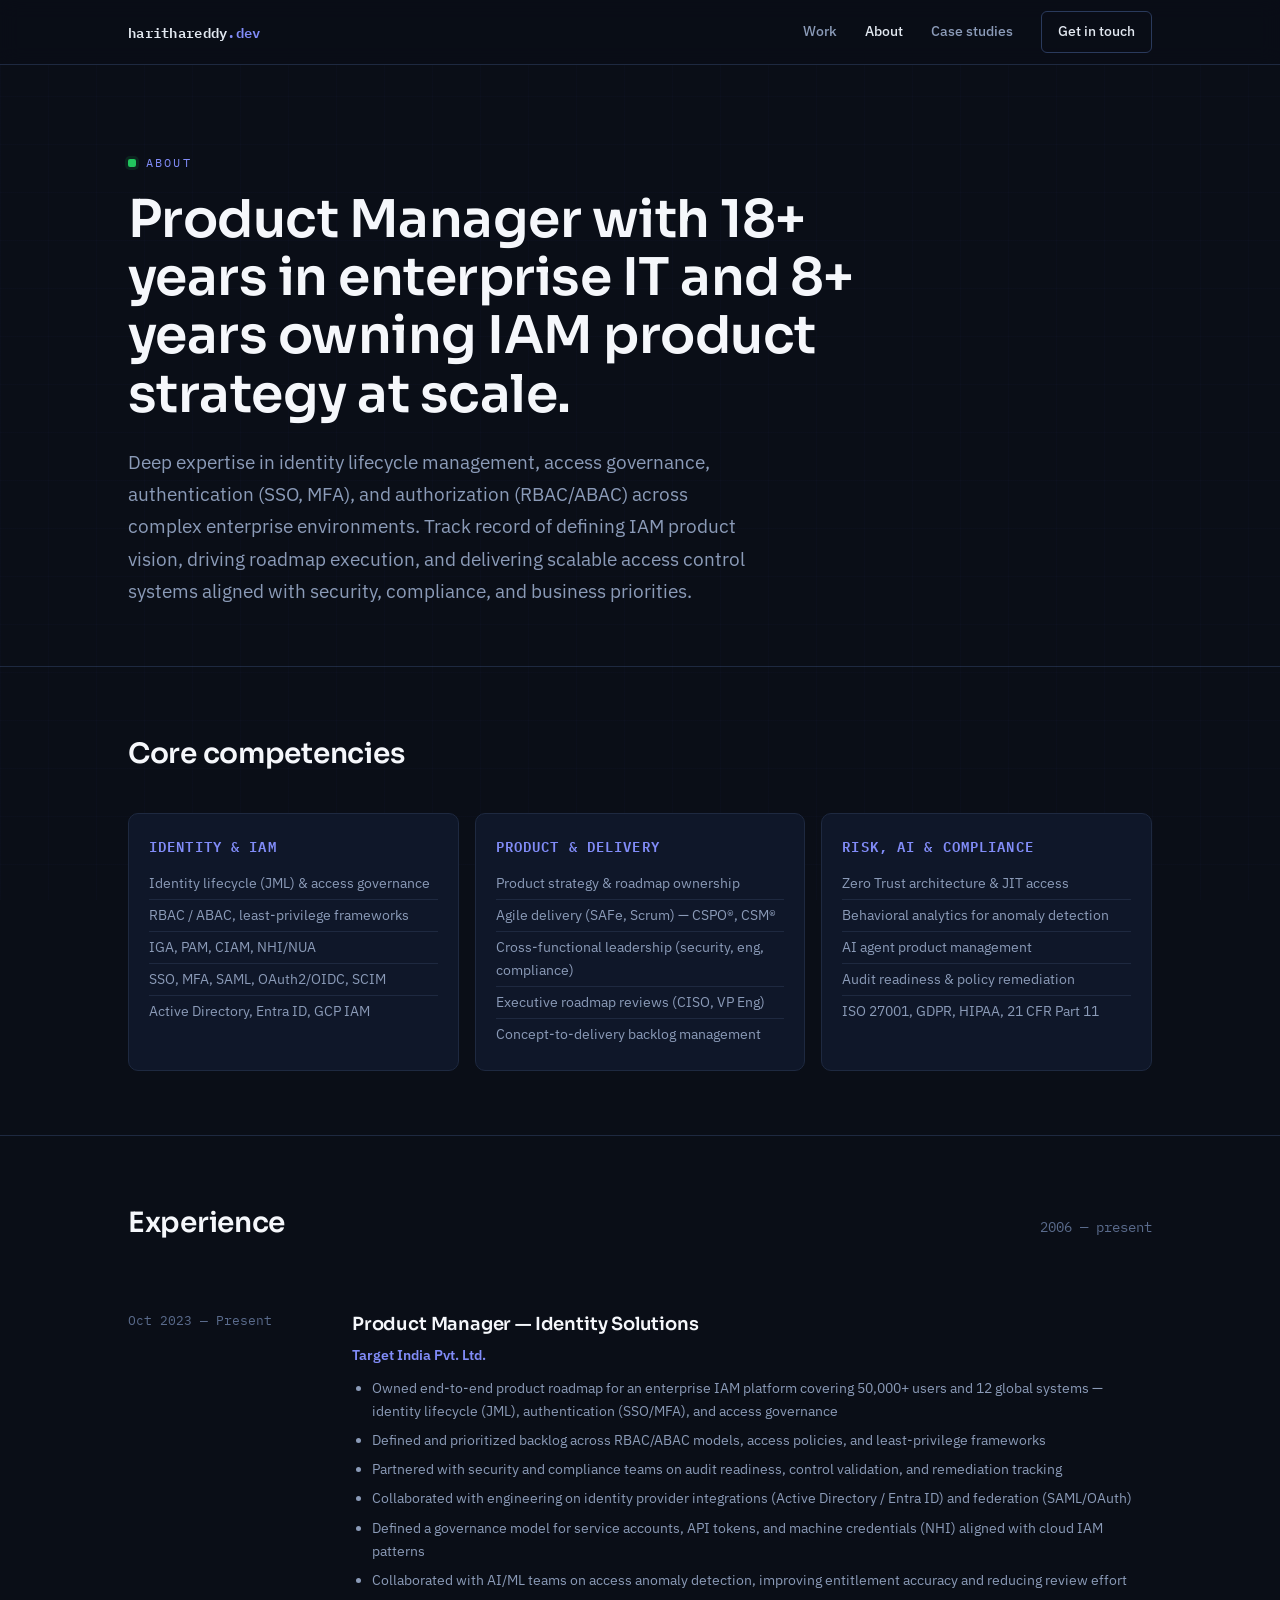
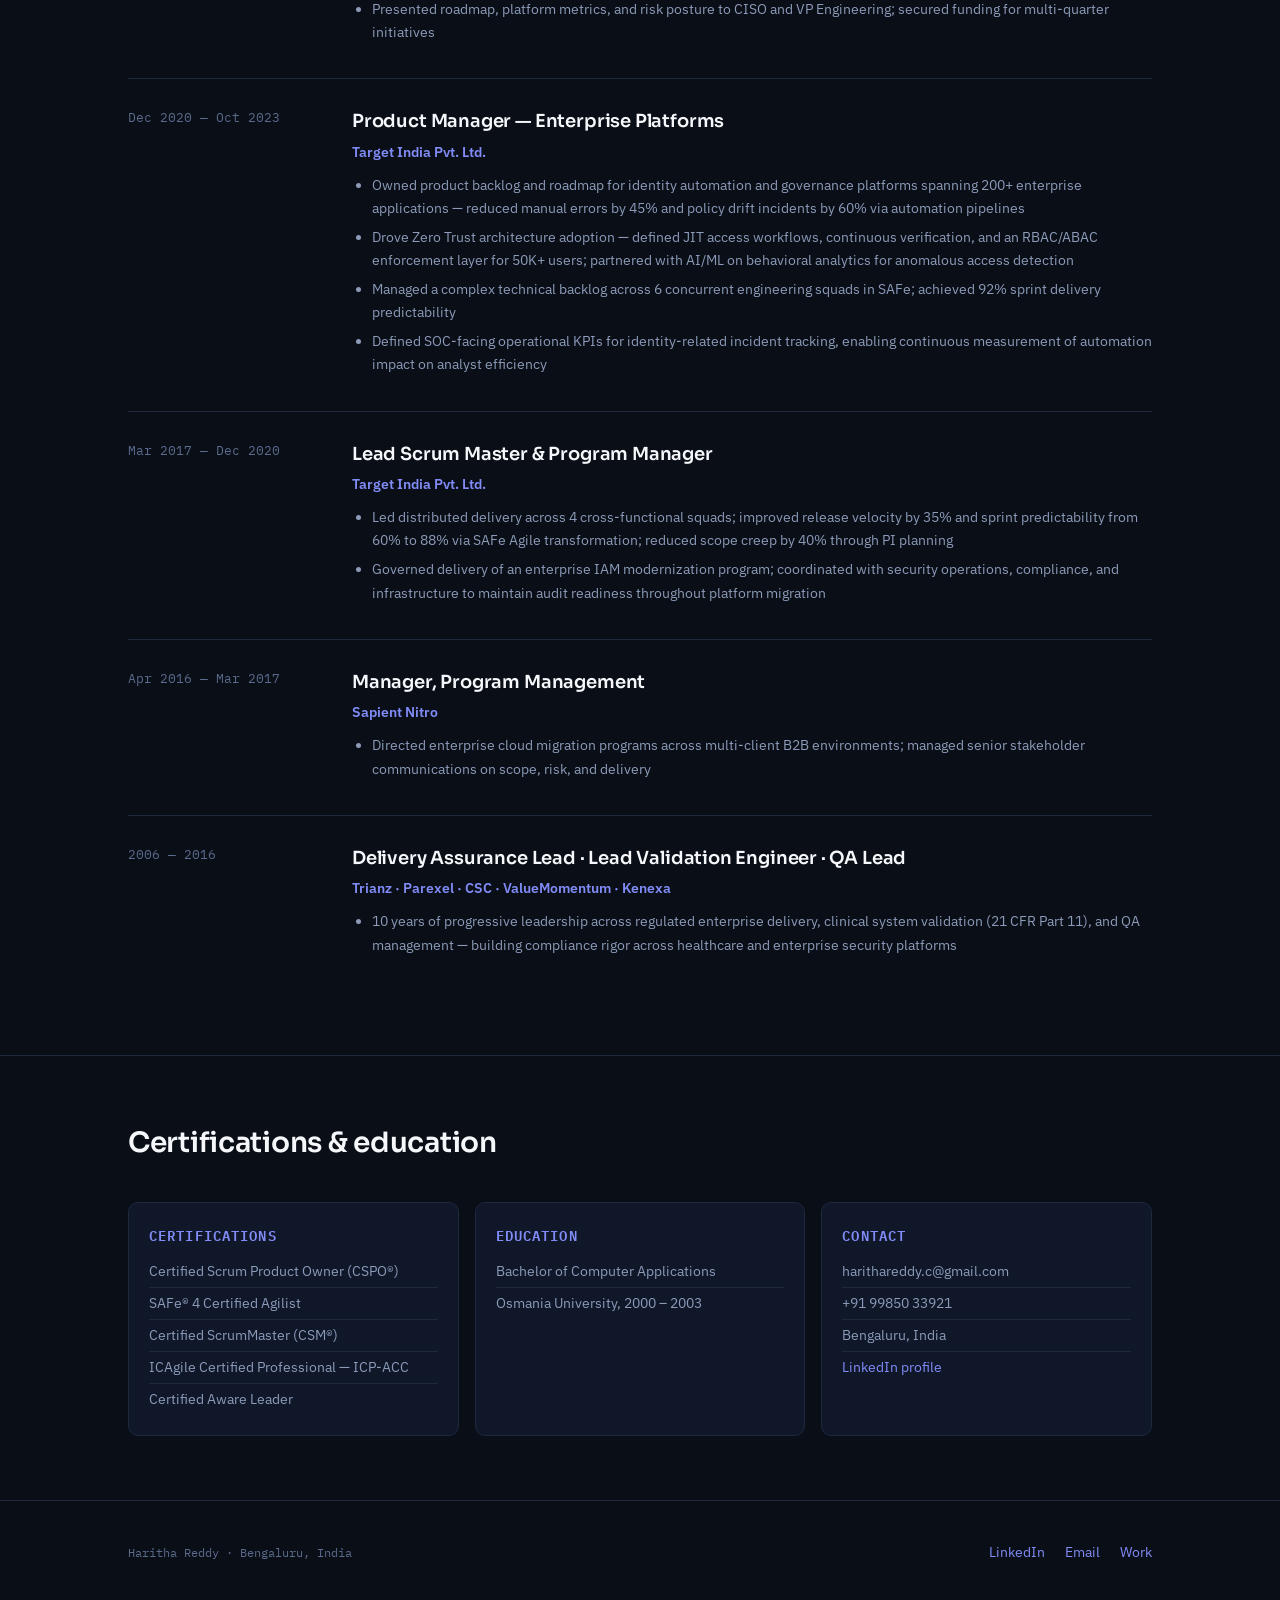
==== about.html @ 2a1b3443 "Add files via upload" ====
<!DOCTYPE html>
<html lang="en">
<head>
<meta charset="UTF-8" />
<meta name="viewport" content="width=device-width, initial-scale=1.0" />
<title>About — Haritha Reddy</title>
<link rel="preconnect" href="https://fonts.googleapis.com">
<link rel="preconnect" href="https://fonts.gstatic.com" crossorigin>
<link href="https://fonts.googleapis.com/css2?family=Sora:wght@500;600;700&family=IBM+Plex+Sans:wght@400;500;600&family=IBM+Plex+Mono:wght@400;500;600&display=swap" rel="stylesheet">
<link rel="stylesheet" href="styles.css">
</head>
<body>

<header class="site-nav">
  <div class="wrap">
    <div class="brand">harithareddy<span>.dev</span></div>
    <nav>
      <a href="index.html">Work</a>
      <a href="about.html" class="current">About</a>
      <a href="case-oncall.html">Case studies</a>
      <a href="mailto:harithareddy.c@gmail.com" class="cta">Get in touch</a>
    </nav>
  </div>
</header>

<section class="hero" style="padding-bottom: 40px;">
  <div class="wrap">
    <div class="eyebrow">About</div>
    <h1>Product Manager with 18+ years in enterprise IT and 8+ years owning IAM product strategy at scale.</h1>
    <p class="lede">
      Deep expertise in identity lifecycle management, access governance, authentication (SSO, MFA), and authorization
      (RBAC/ABAC) across complex enterprise environments. Track record of defining IAM product vision, driving roadmap
      execution, and delivering scalable access control systems aligned with security, compliance, and business priorities.
    </p>
  </div>
</section>

<section class="section">
  <div class="wrap">
    <div class="section-head">
      <h2>Core competencies</h2>
    </div>
    <div class="comp-grid">
      <div class="comp-card">
        <h4>Identity & IAM</h4>
        <ul>
          <li>Identity lifecycle (JML) & access governance</li>
          <li>RBAC / ABAC, least-privilege frameworks</li>
          <li>IGA, PAM, CIAM, NHI/NUA</li>
          <li>SSO, MFA, SAML, OAuth2/OIDC, SCIM</li>
          <li>Active Directory, Entra ID, GCP IAM</li>
        </ul>
      </div>
      <div class="comp-card">
        <h4>Product & delivery</h4>
        <ul>
          <li>Product strategy & roadmap ownership</li>
          <li>Agile delivery (SAFe, Scrum) — CSPO®, CSM®</li>
          <li>Cross-functional leadership (security, eng, compliance)</li>
          <li>Executive roadmap reviews (CISO, VP Eng)</li>
          <li>Concept-to-delivery backlog management</li>
        </ul>
      </div>
      <div class="comp-card">
        <h4>Risk, AI & compliance</h4>
        <ul>
          <li>Zero Trust architecture & JIT access</li>
          <li>Behavioral analytics for anomaly detection</li>
          <li>AI agent product management</li>
          <li>Audit readiness & policy remediation</li>
          <li>ISO 27001, GDPR, HIPAA, 21 CFR Part 11</li>
        </ul>
      </div>
    </div>
  </div>
</section>

<section class="section">
  <div class="wrap">
    <div class="section-head">
      <h2>Experience</h2>
      <div class="section-note">2006 — present</div>
    </div>

    <div class="timeline-item">
      <div class="when">Oct 2023 — Present</div>
      <div>
        <h3>Product Manager — Identity Solutions</h3>
        <div class="org">Target India Pvt. Ltd.</div>
        <ul>
          <li>Owned end-to-end product roadmap for an enterprise IAM platform covering 50,000+ users and 12 global systems — identity lifecycle (JML), authentication (SSO/MFA), and access governance</li>
          <li>Defined and prioritized backlog across RBAC/ABAC models, access policies, and least-privilege frameworks</li>
          <li>Partnered with security and compliance teams on audit readiness, control validation, and remediation tracking</li>
          <li>Collaborated with engineering on identity provider integrations (Active Directory / Entra ID) and federation (SAML/OAuth)</li>
          <li>Defined a governance model for service accounts, API tokens, and machine credentials (NHI) aligned with cloud IAM patterns</li>
          <li>Collaborated with AI/ML teams on access anomaly detection, improving entitlement accuracy and reducing review effort</li>
          <li>Presented roadmap, platform metrics, and risk posture to CISO and VP Engineering; secured funding for multi-quarter initiatives</li>
        </ul>
      </div>
    </div>

    <div class="timeline-item">
      <div class="when">Dec 2020 — Oct 2023</div>
      <div>
        <h3>Product Manager — Enterprise Platforms</h3>
        <div class="org">Target India Pvt. Ltd.</div>
        <ul>
          <li>Owned product backlog and roadmap for identity automation and governance platforms spanning 200+ enterprise applications — reduced manual errors by 45% and policy drift incidents by 60% via automation pipelines</li>
          <li>Drove Zero Trust architecture adoption — defined JIT access workflows, continuous verification, and an RBAC/ABAC enforcement layer for 50K+ users; partnered with AI/ML on behavioral analytics for anomalous access detection</li>
          <li>Managed a complex technical backlog across 6 concurrent engineering squads in SAFe; achieved 92% sprint delivery predictability</li>
          <li>Defined SOC-facing operational KPIs for identity-related incident tracking, enabling continuous measurement of automation impact on analyst efficiency</li>
        </ul>
      </div>
    </div>

    <div class="timeline-item">
      <div class="when">Mar 2017 — Dec 2020</div>
      <div>
        <h3>Lead Scrum Master & Program Manager</h3>
        <div class="org">Target India Pvt. Ltd.</div>
        <ul>
          <li>Led distributed delivery across 4 cross-functional squads; improved release velocity by 35% and sprint predictability from 60% to 88% via SAFe Agile transformation; reduced scope creep by 40% through PI planning</li>
          <li>Governed delivery of an enterprise IAM modernization program; coordinated with security operations, compliance, and infrastructure to maintain audit readiness throughout platform migration</li>
        </ul>
      </div>
    </div>

    <div class="timeline-item">
      <div class="when">Apr 2016 — Mar 2017</div>
      <div>
        <h3>Manager, Program Management</h3>
        <div class="org">Sapient Nitro</div>
        <ul>
          <li>Directed enterprise cloud migration programs across multi-client B2B environments; managed senior stakeholder communications on scope, risk, and delivery</li>
        </ul>
      </div>
    </div>

    <div class="timeline-item">
      <div class="when">2006 — 2016</div>
      <div>
        <h3>Delivery Assurance Lead · Lead Validation Engineer · QA Lead</h3>
        <div class="org">Trianz · Parexel · CSC · ValueMomentum · Kenexa</div>
        <ul>
          <li>10 years of progressive leadership across regulated enterprise delivery, clinical system validation (21 CFR Part 11), and QA management — building compliance rigor across healthcare and enterprise security platforms</li>
        </ul>
      </div>
    </div>

  </div>
</section>

<section class="section">
  <div class="wrap">
    <div class="section-head">
      <h2>Certifications & education</h2>
    </div>
    <div class="comp-grid">
      <div class="comp-card">
        <h4>Certifications</h4>
        <ul>
          <li>Certified Scrum Product Owner (CSPO®)</li>
          <li>SAFe® 4 Certified Agilist</li>
          <li>Certified ScrumMaster (CSM®)</li>
          <li>ICAgile Certified Professional — ICP-ACC</li>
          <li>Certified Aware Leader</li>
        </ul>
      </div>
      <div class="comp-card">
        <h4>Education</h4>
        <ul>
          <li>Bachelor of Computer Applications</li>
          <li>Osmania University, 2000 – 2003</li>
        </ul>
      </div>
      <div class="comp-card">
        <h4>Contact</h4>
        <ul>
          <li>harithareddy.c@gmail.com</li>
          <li>+91 99850 33921</li>
          <li>Bengaluru, India</li>
          <li><a href="https://linkedin.com/in/harithareddychavva" target="_blank" rel="noopener">LinkedIn profile</a></li>
        </ul>
      </div>
    </div>
  </div>
</section>

<footer class="site-footer">
  <div class="wrap">
    <div class="copy">Haritha Reddy · Bengaluru, India</div>
    <div class="links">
      <a href="https://linkedin.com/in/harithareddychavva" target="_blank" rel="noopener">LinkedIn</a>
      <a href="mailto:harithareddy.c@gmail.com">Email</a>
      <a href="index.html">Work</a>
    </div>
  </div>
</footer>

</body>
</html>
---- styles.css ----
/* ============================================
   Haritha Reddy — Identity & AI Product Portfolio
   Theme: dark / technical / security-vendor
   ============================================ */

:root {
  --bg: #0a0e17;
  --panel: #0f1729;
  --panel-2: #131d33;
  --border: #1e2940;
  --border-light: #2a3a5c;
  --text: #e2e8f0;
  --text-dim: #8b9bb8;
  --text-faint: #5a6b8c;
  --accent: #6366f1;
  --accent-bright: #818cf8;
  --green: #22c55e;
  --green-dim: rgba(34, 197, 94, 0.12);
  --amber: #f59e0b;
  --amber-dim: rgba(245, 158, 11, 0.12);
  --red: #ef4444;
  --red-dim: rgba(239, 68, 68, 0.12);

  --font-display: "Sora", "Space Grotesk", sans-serif;
  --font-body: "IBM Plex Sans", -apple-system, sans-serif;
  --font-mono: "IBM Plex Mono", monospace;

  --max-width: 1080px;
}

* { box-sizing: border-box; }

html { scroll-behavior: smooth; }

body {
  margin: 0;
  background: var(--bg);
  color: var(--text);
  font-family: var(--font-body);
  font-size: 16px;
  line-height: 1.65;
  -webkit-font-smoothing: antialiased;
}

/* Subtle grid texture on background */
body::before {
  content: "";
  position: fixed;
  inset: 0;
  background-image:
    linear-gradient(rgba(99, 102, 241, 0.025) 1px, transparent 1px),
    linear-gradient(90deg, rgba(99, 102, 241, 0.025) 1px, transparent 1px);
  background-size: 48px 48px;
  pointer-events: none;
  z-index: 0;
}

.wrap {
  max-width: var(--max-width);
  margin: 0 auto;
  padding: 0 28px;
  position: relative;
  z-index: 1;
}

a { color: var(--accent-bright); text-decoration: none; }
a:hover { text-decoration: underline; }
a:focus-visible, button:focus-visible {
  outline: 2px solid var(--accent-bright);
  outline-offset: 2px;
}

h1, h2, h3, h4 {
  font-family: var(--font-display);
  font-weight: 600;
  letter-spacing: -0.01em;
  margin: 0;
  color: #f5f7fb;
}

/* ============ NAV ============ */
.site-nav {
  position: sticky;
  top: 0;
  z-index: 50;
  background: rgba(10, 14, 23, 0.85);
  backdrop-filter: blur(10px);
  border-bottom: 1px solid var(--border);
}
.site-nav .wrap {
  display: flex;
  align-items: center;
  justify-content: space-between;
  height: 64px;
}
.site-nav .brand {
  font-family: var(--font-mono);
  font-size: 14px;
  font-weight: 600;
  color: var(--text);
  letter-spacing: 0.02em;
}
.site-nav .brand span { color: var(--accent-bright); }
.site-nav nav {
  display: flex;
  gap: 28px;
  align-items: center;
}
.site-nav nav a {
  color: var(--text-dim);
  font-size: 14px;
  font-weight: 500;
}
.site-nav nav a:hover, .site-nav nav a.current {
  color: var(--text);
  text-decoration: none;
}
.site-nav nav a.cta {
  border: 1px solid var(--border-light);
  border-radius: 6px;
  padding: 8px 16px;
  color: var(--text);
}
.site-nav nav a.cta:hover {
  border-color: var(--accent);
  background: rgba(99, 102, 241, 0.08);
}

/* ============ HERO ============ */
.hero {
  padding: 88px 0 56px;
  border-bottom: 1px solid var(--border);
}
.eyebrow {
  font-family: var(--font-mono);
  font-size: 12px;
  text-transform: uppercase;
  letter-spacing: 0.18em;
  color: var(--accent-bright);
  margin-bottom: 18px;
  display: flex;
  align-items: center;
  gap: 10px;
}
.eyebrow::before {
  content: "";
  width: 8px;
  height: 8px;
  border-radius: 2px;
  background: var(--green);
  box-shadow: 0 0 0 3px var(--green-dim);
}
.hero h1 {
  font-size: 52px;
  line-height: 1.12;
  max-width: 760px;
}
.hero h1 .accent { color: var(--accent-bright); }
.hero .lede {
  margin-top: 22px;
  font-size: 19px;
  color: var(--text-dim);
  max-width: 620px;
  line-height: 1.7;
}
.hero .actions {
  margin-top: 32px;
  display: flex;
  gap: 14px;
  flex-wrap: wrap;
}
.btn {
  font-family: var(--font-body);
  font-weight: 600;
  font-size: 14px;
  padding: 12px 22px;
  border-radius: 6px;
  border: 1px solid var(--border-light);
  background: var(--panel);
  color: var(--text);
  cursor: pointer;
  display: inline-flex;
  align-items: center;
  gap: 8px;
}
.btn:hover { border-color: var(--accent); text-decoration: none; }
.btn.primary {
  background: var(--accent);
  border-color: var(--accent);
  color: #fff;
}
.btn.primary:hover { background: var(--accent-bright); border-color: var(--accent-bright); }

/* ============ STATS STRIP ============ */
.stats {
  display: grid;
  grid-template-columns: repeat(5, 1fr);
  border-bottom: 1px solid var(--border);
}
.stat {
  padding: 28px 24px;
  border-right: 1px solid var(--border);
}
.stat:last-child { border-right: none; }
.stat .num {
  font-family: var(--font-mono);
  font-size: 28px;
  font-weight: 600;
  color: var(--accent-bright);
}
.stat .lbl {
  margin-top: 6px;
  font-size: 13px;
  color: var(--text-dim);
  line-height: 1.4;
}

/* ============ SECTION HEADERS ============ */
.section {
  padding: 64px 0;
  border-bottom: 1px solid var(--border);
}
.section:last-of-type { border-bottom: none; }
.section-head {
  display: flex;
  align-items: baseline;
  justify-content: space-between;
  gap: 24px;
  margin-bottom: 36px;
  flex-wrap: wrap;
}
.section-head h2 { font-size: 28px; }
.section-head .section-note {
  font-size: 14px;
  color: var(--text-faint);
  font-family: var(--font-mono);
}

/* ============ LEDGER (signature element) ============ */
/* Audit-trail styled rows used across the site */
.ledger {
  border: 1px solid var(--border);
  border-radius: 10px;
  overflow: hidden;
  background: var(--panel);
}
.ledger-row {
  display: grid;
  grid-template-columns: 140px 1fr 130px;
  gap: 16px;
  padding: 18px 22px;
  border-bottom: 1px solid var(--border);
  align-items: center;
  transition: background 0.15s;
}
.ledger-row:last-child { border-bottom: none; }
.ledger-row:hover { background: var(--panel-2); }
.ledger-time {
  font-family: var(--font-mono);
  font-size: 12px;
  color: var(--text-faint);
}
.ledger-main .title {
  font-weight: 600;
  color: var(--text);
  font-size: 15px;
  margin-bottom: 4px;
}
.ledger-main .desc {
  font-size: 13px;
  color: var(--text-dim);
  line-height: 1.5;
}
.ledger-status {
  text-align: right;
}
.status-pill {
  font-family: var(--font-mono);
  font-size: 11px;
  font-weight: 600;
  text-transform: uppercase;
  letter-spacing: 0.06em;
  padding: 4px 10px;
  border-radius: 999px;
  display: inline-block;
}
.status-pill.granted { background: var(--green-dim); color: var(--green); border: 1px solid rgba(34,197,94,0.25); }
.status-pill.review { background: var(--amber-dim); color: var(--amber); border: 1px solid rgba(245,158,11,0.25); }
.status-pill.concept { background: rgba(99,102,241,0.12); color: var(--accent-bright); border: 1px solid rgba(99,102,241,0.25); }

@media (max-width: 720px) {
  .ledger-row { grid-template-columns: 1fr; gap: 8px; }
  .ledger-status { text-align: left; }
}

/* ============ CASE STUDY CARDS (homepage) ============ */
.case-grid {
  display: grid;
  grid-template-columns: repeat(3, 1fr);
  gap: 20px;
}
.case-card {
  border: 1px solid var(--border);
  border-radius: 12px;
  background: var(--panel);
  padding: 24px;
  display: flex;
  flex-direction: column;
  gap: 14px;
  transition: border-color 0.15s, transform 0.15s;
}
.case-card:hover {
  border-color: var(--accent);
  transform: translateY(-2px);
}
.case-card .tag {
  font-family: var(--font-mono);
  font-size: 11px;
  text-transform: uppercase;
  letter-spacing: 0.12em;
  color: var(--accent-bright);
}
.case-card h3 {
  font-size: 19px;
  line-height: 1.3;
}
.case-card p {
  font-size: 14px;
  color: var(--text-dim);
  margin: 0;
  flex: 1;
}
.case-card .meta {
  font-family: var(--font-mono);
  font-size: 12px;
  color: var(--text-faint);
  padding-top: 10px;
  border-top: 1px solid var(--border);
}
.case-card .go {
  font-size: 13px;
  font-weight: 600;
  color: var(--accent-bright);
}

@media (max-width: 880px) {
  .case-grid { grid-template-columns: 1fr; }
  .stats { grid-template-columns: repeat(2, 1fr); }
  .stat:nth-child(2n) { border-right: none; }
  .hero h1 { font-size: 38px; }
}

/* ============ COMPETENCY GRID ============ */
.comp-grid {
  display: grid;
  grid-template-columns: repeat(3, 1fr);
  gap: 16px;
}
.comp-card {
  border: 1px solid var(--border);
  border-radius: 10px;
  padding: 20px;
  background: var(--panel);
}
.comp-card h4 {
  font-size: 14px;
  font-family: var(--font-mono);
  color: var(--accent-bright);
  text-transform: uppercase;
  letter-spacing: 0.08em;
  margin-bottom: 10px;
}
.comp-card ul {
  margin: 0;
  padding: 0;
  list-style: none;
  font-size: 14px;
  color: var(--text-dim);
}
.comp-card li {
  padding: 4px 0;
  border-bottom: 1px solid var(--border);
}
.comp-card li:last-child { border-bottom: none; }

@media (max-width: 880px) {
  .comp-grid { grid-template-columns: 1fr; }
}

/* ============ TIMELINE (about page) ============ */
.timeline-item {
  display: grid;
  grid-template-columns: 200px 1fr;
  gap: 24px;
  padding: 28px 0;
  border-bottom: 1px solid var(--border);
}
.timeline-item:last-child { border-bottom: none; }
.timeline-item .when {
  font-family: var(--font-mono);
  font-size: 13px;
  color: var(--text-faint);
}
.timeline-item h3 { font-size: 18px; margin-bottom: 4px; }
.timeline-item .org { color: var(--accent-bright); font-size: 14px; font-weight: 600; margin-bottom: 10px; }
.timeline-item ul { margin: 10px 0 0; padding-left: 20px; color: var(--text-dim); font-size: 14px; }
.timeline-item li { margin-bottom: 6px; }

@media (max-width: 720px) {
  .timeline-item { grid-template-columns: 1fr; gap: 6px; }
}

/* ============ CASE STUDY PAGE ============ */
.cs-header {
  padding: 56px 0 40px;
  border-bottom: 1px solid var(--border);
}
.cs-header .back {
  font-family: var(--font-mono);
  font-size: 13px;
  color: var(--text-dim);
  display: inline-block;
  margin-bottom: 24px;
}
.cs-header h1 { font-size: 42px; max-width: 760px; }
.cs-header .lede {
  margin-top: 16px;
  font-size: 18px;
  color: var(--text-dim);
  max-width: 640px;
}
.cs-meta-row {
  display: flex;
  gap: 28px;
  margin-top: 28px;
  flex-wrap: wrap;
}
.cs-meta-item {
  font-size: 13px;
}
.cs-meta-item .k {
  font-family: var(--font-mono);
  color: var(--text-faint);
  text-transform: uppercase;
  letter-spacing: 0.1em;
  font-size: 11px;
  margin-bottom: 4px;
}
.cs-meta-item .v { color: var(--text); font-weight: 600; }

.cs-block { margin-bottom: 40px; }
.cs-block h2 { font-size: 22px; margin-bottom: 16px; }
.cs-block p { color: var(--text-dim); font-size: 15px; max-width: 680px; }
.cs-block p + p { margin-top: 14px; }

.demo-frame {
  border: 1px solid var(--border);
  border-radius: 12px;
  overflow: hidden;
  background: var(--panel);
  margin-top: 8px;
}
.demo-frame .frame-bar {
  display: flex;
  align-items: center;
  gap: 8px;
  padding: 10px 16px;
  background: var(--panel-2);
  border-bottom: 1px solid var(--border);
  font-family: var(--font-mono);
  font-size: 12px;
  color: var(--text-faint);
}
.demo-frame .frame-bar .dots { display: flex; gap: 5px; margin-right: 8px; }
.demo-frame .frame-bar .dots span {
  width: 9px; height: 9px; border-radius: 50%; background: var(--border-light);
}
.demo-frame iframe {
  display: block;
  width: 100%;
  height: 640px;
  border: none;
  background: #0b1020;
}

.code-block {
  background: #070b14;
  border: 1px solid var(--border);
  border-radius: 10px;
  padding: 20px;
  font-family: var(--font-mono);
  font-size: 13px;
  line-height: 1.7;
  color: #c4d0e8;
  overflow-x: auto;
  white-space: pre;
}
.code-block .c-key { color: var(--accent-bright); }
.code-block .c-str { color: var(--green); }
.code-block .c-cmt { color: var(--text-faint); }

.outcome-grid {
  display: grid;
  grid-template-columns: repeat(3, 1fr);
  gap: 16px;
  margin-top: 8px;
}
.outcome-card {
  border: 1px solid var(--border);
  border-radius: 10px;
  padding: 20px;
  background: var(--panel);
}
.outcome-card .num {
  font-family: var(--font-mono);
  font-size: 26px;
  font-weight: 600;
  color: var(--green);
}
.outcome-card .lbl {
  margin-top: 6px;
  font-size: 13px;
  color: var(--text-dim);
}

@media (max-width: 880px) {
  .outcome-grid { grid-template-columns: 1fr; }
  .cs-header h1 { font-size: 30px; }
  .demo-frame iframe { height: 480px; }
}

.cs-nav-footer {
  padding: 40px 0 64px;
  display: flex;
  justify-content: space-between;
  gap: 16px;
  flex-wrap: wrap;
}

/* ============ FOOTER ============ */
.site-footer {
  border-top: 1px solid var(--border);
  padding: 40px 0;
}
.site-footer .wrap {
  display: flex;
  justify-content: space-between;
  align-items: center;
  flex-wrap: wrap;
  gap: 16px;
}
.site-footer .links {
  display: flex;
  gap: 20px;
  font-size: 14px;
}
.site-footer .copy {
  font-family: var(--font-mono);
  font-size: 12px;
  color: var(--text-faint);
}

/* ============ DISCLOSURE NOTE ============ */
.disclosure {
  font-size: 13px;
  color: var(--text-faint);
  border-left: 2px solid var(--border-light);
  padding-left: 16px;
  margin-top: 16px;
  line-height: 1.6;
}
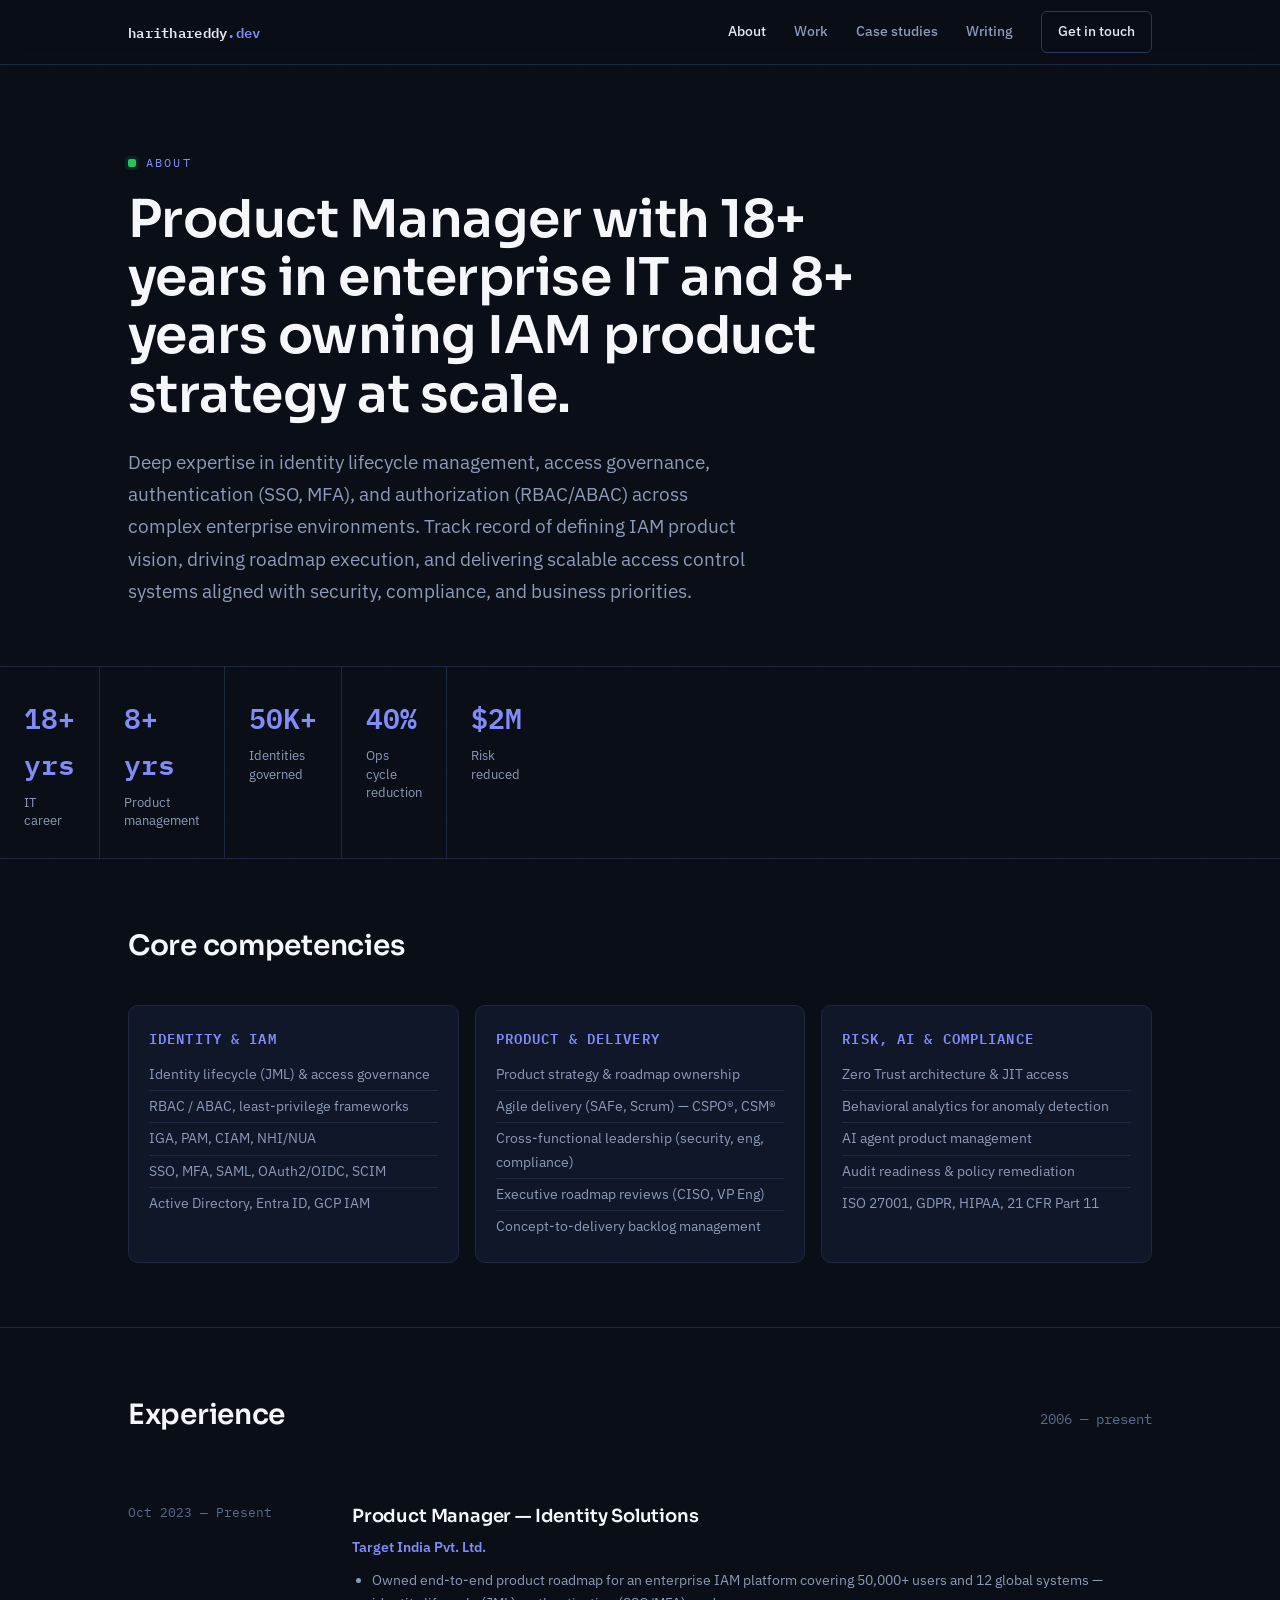
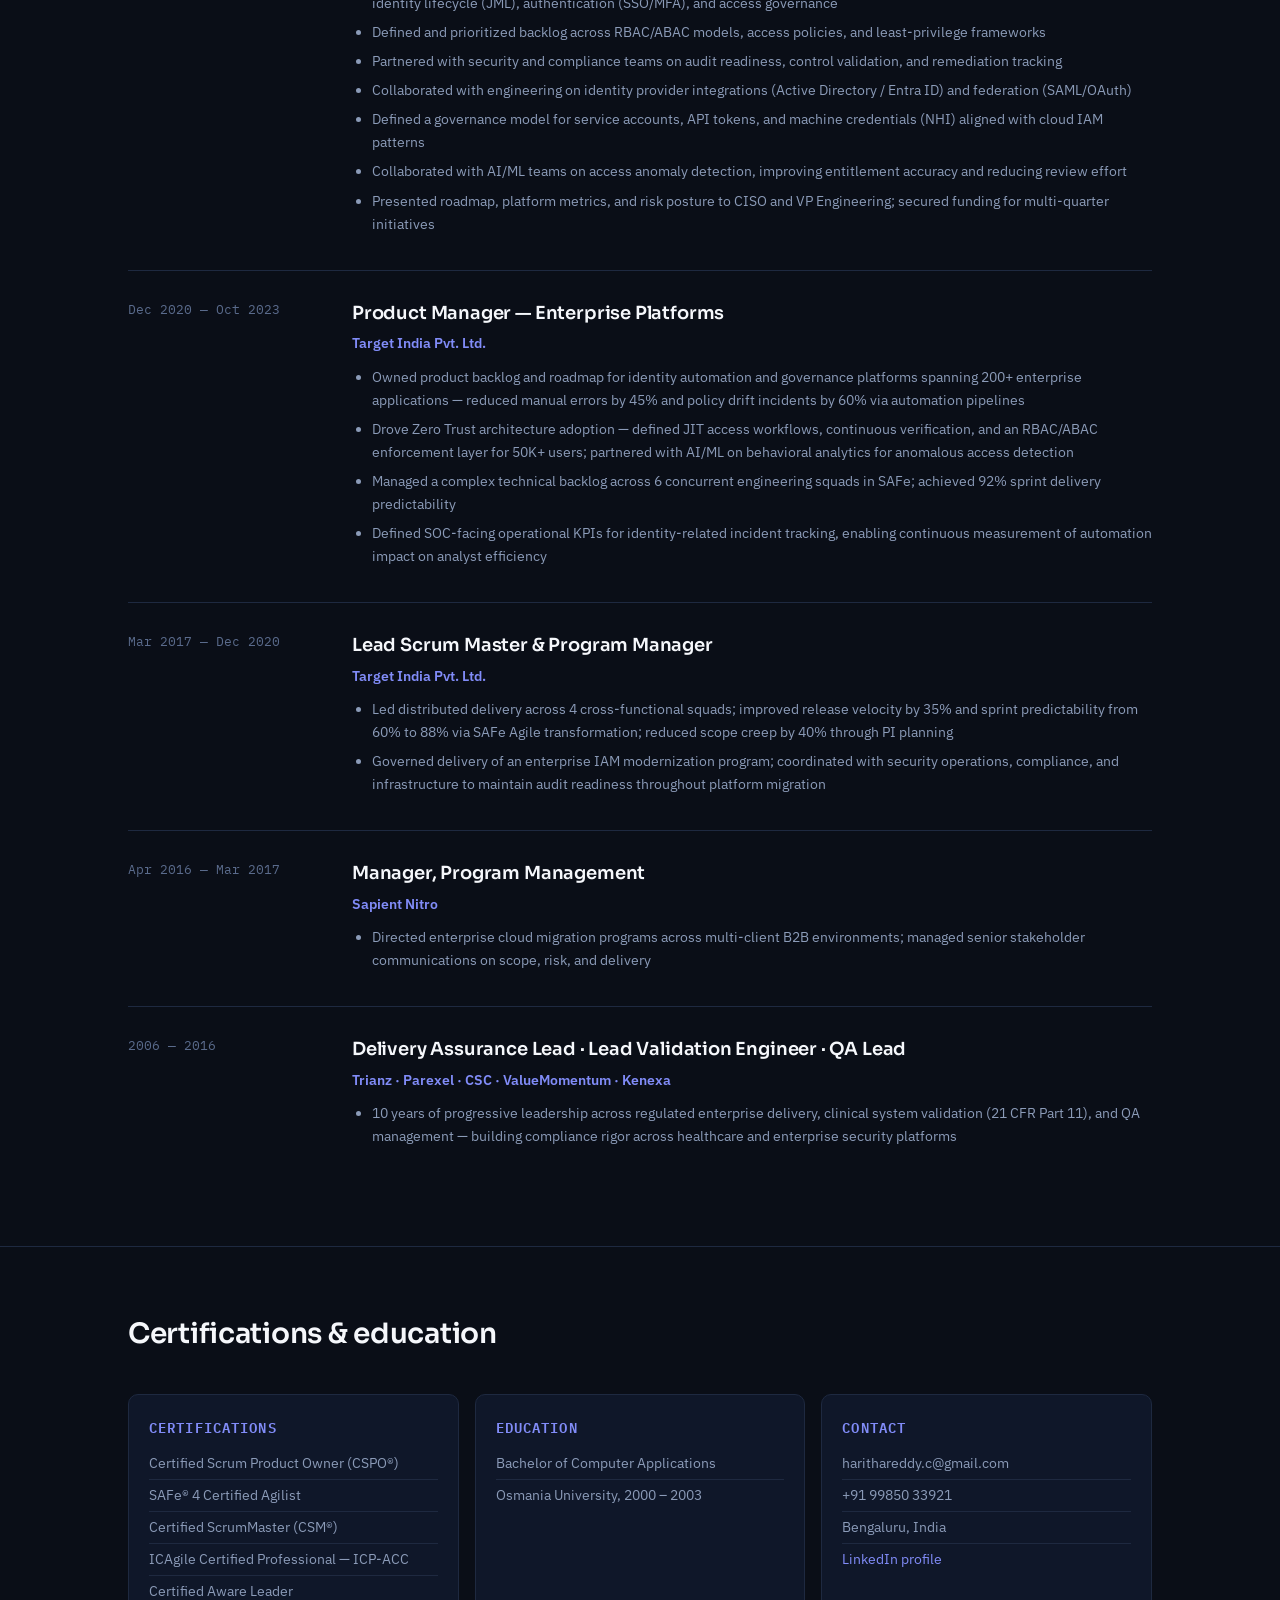
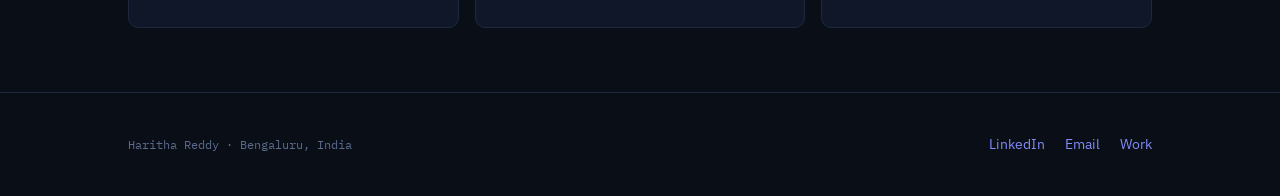
==== commit f213c01c: "Add files via upload" ====
--- a/about.html
+++ b/about.html
@@ -15,9 +15,10 @@
   <div class="wrap">
     <div class="brand">harithareddy<span>.dev</span></div>
     <nav>
+      <a href="about.html" class="current">About</a>
       <a href="index.html">Work</a>
-      <a href="about.html" class="current">About</a>
       <a href="case-oncall.html">Case studies</a>
+      <a href="blog.html">Writing</a>
       <a href="mailto:harithareddy.c@gmail.com" class="cta">Get in touch</a>
     </nav>
   </div>
@@ -35,6 +36,16 @@
   </div>
 </section>
 
+<section class="stats">
+  <div class="wrap" style="display:grid; grid-template-columns: repeat(5,1fr); width:100%; padding:0;">
+    <div class="stat"><div class="num">18+ yrs</div><div class="lbl">IT career</div></div>
+    <div class="stat"><div class="num">8+ yrs</div><div class="lbl">Product management</div></div>
+    <div class="stat"><div class="num">50K+</div><div class="lbl">Identities governed</div></div>
+    <div class="stat"><div class="num">40%</div><div class="lbl">Ops cycle reduction</div></div>
+    <div class="stat"><div class="num">$2M</div><div class="lbl">Risk reduced</div></div>
+  </div>
+</section>
+
 <section class="section">
   <div class="wrap">
     <div class="section-head">
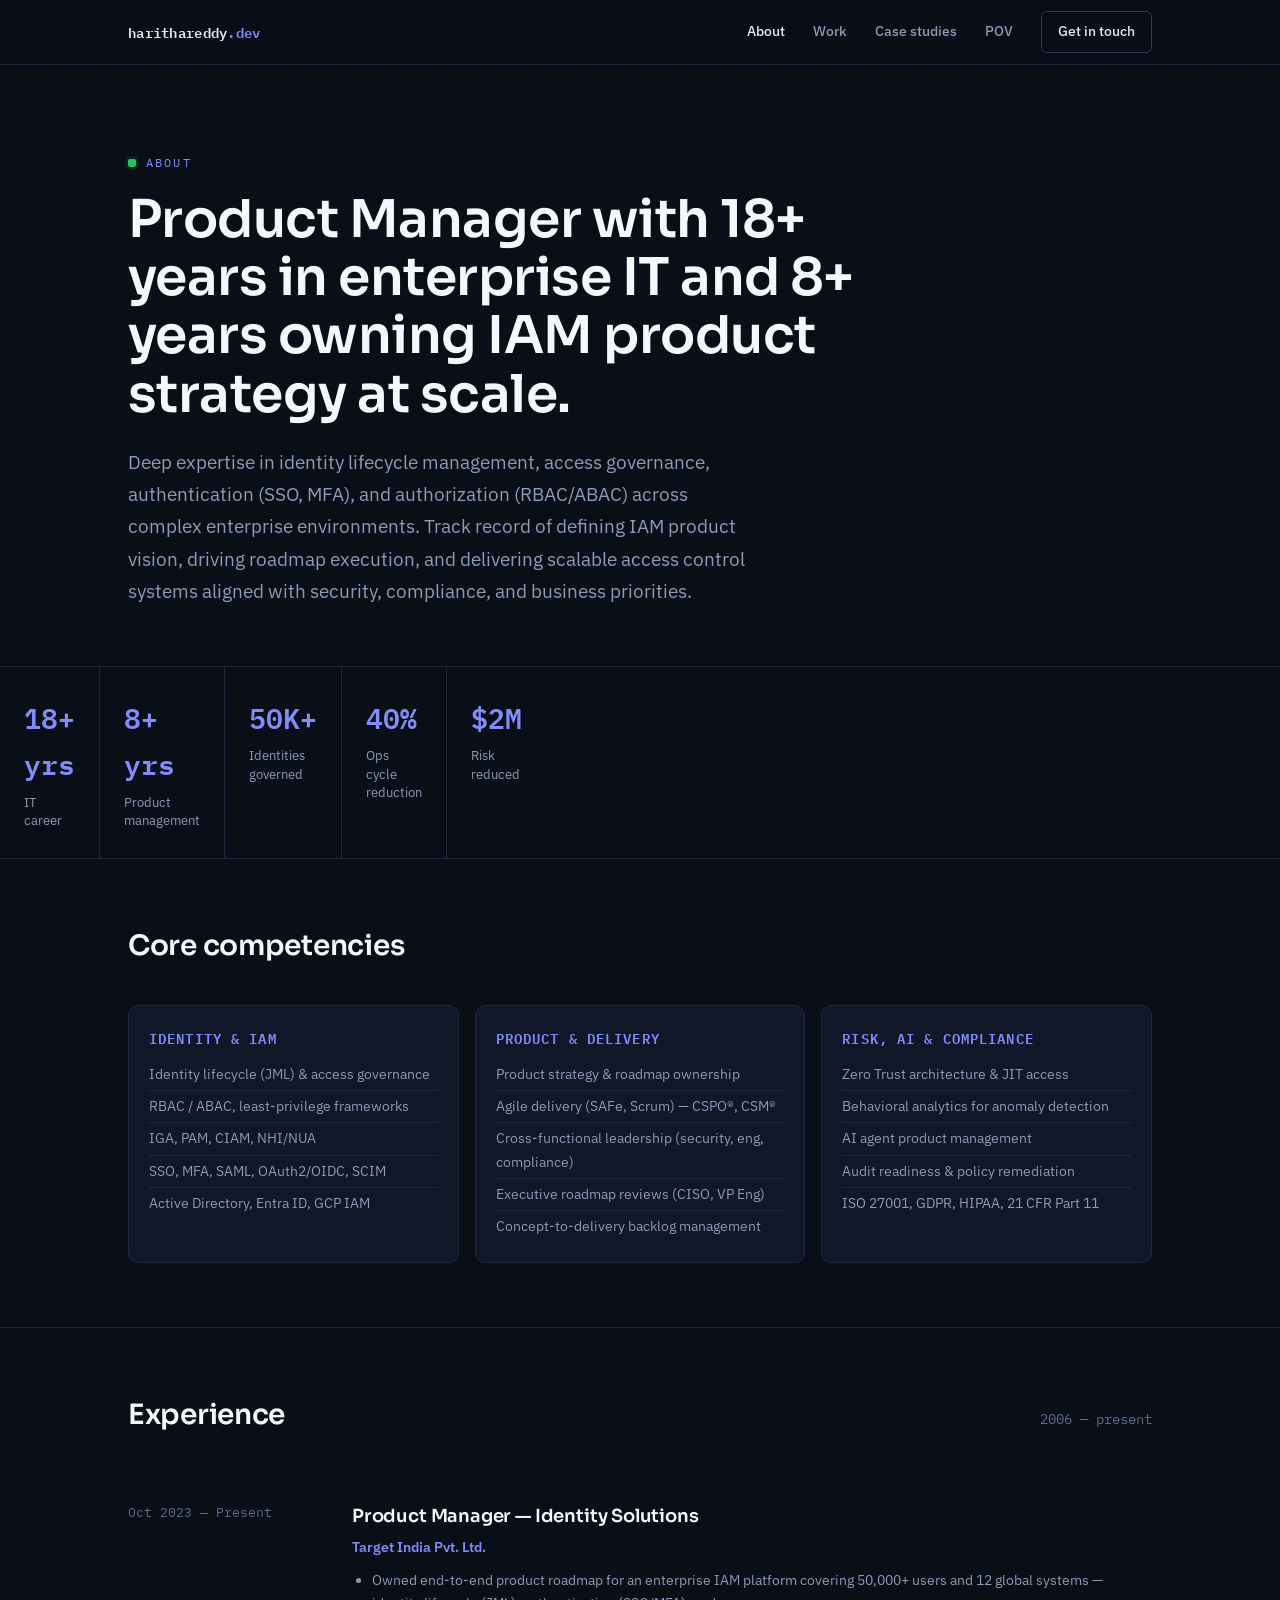
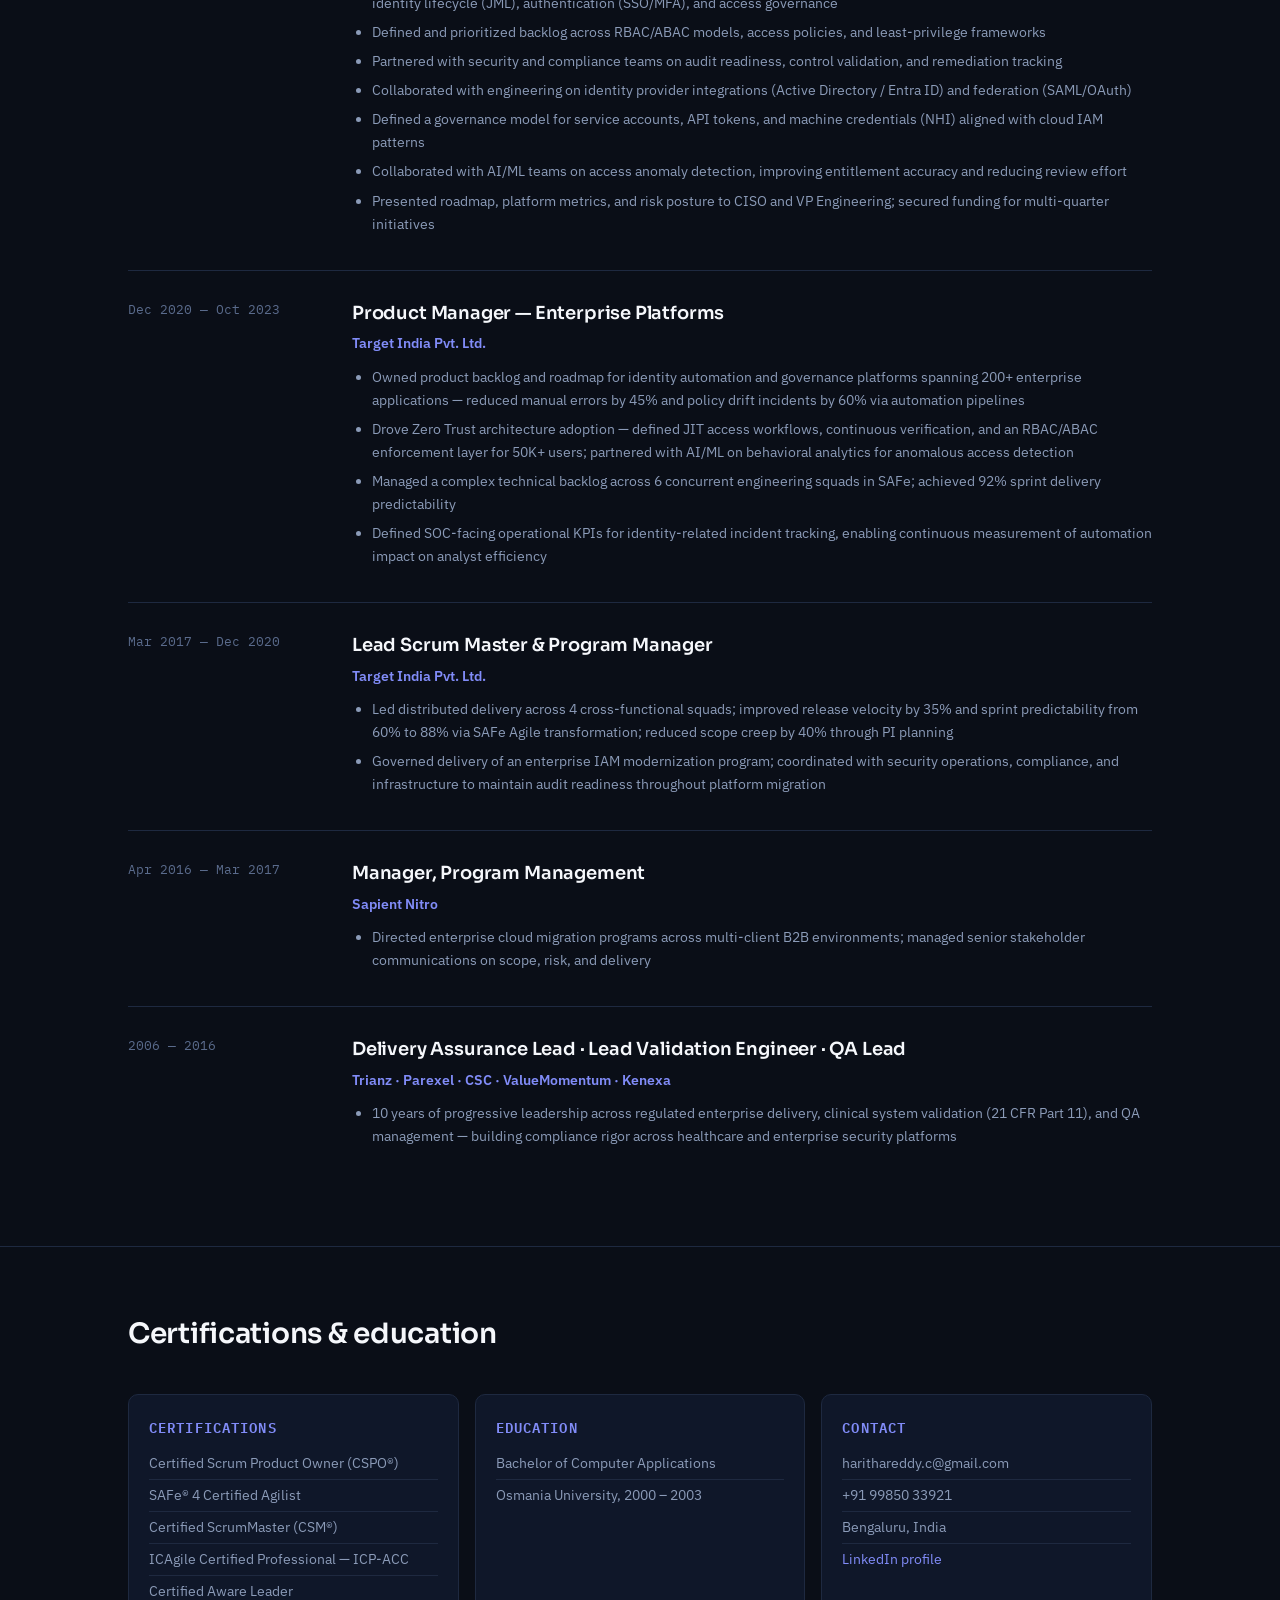
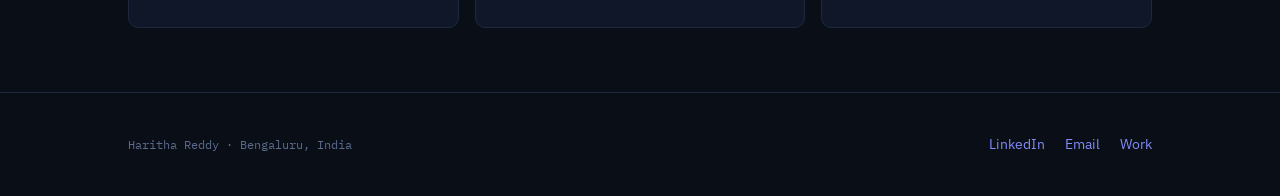
==== commit c38815db: "Add files via upload" ====
--- a/about.html
+++ b/about.html
@@ -18,7 +18,7 @@
       <a href="about.html" class="current">About</a>
       <a href="index.html">Work</a>
       <a href="case-oncall.html">Case studies</a>
-      <a href="blog.html">Writing</a>
+      <a href="blog.html">POV</a>
       <a href="mailto:harithareddy.c@gmail.com" class="cta">Get in touch</a>
     </nav>
   </div>
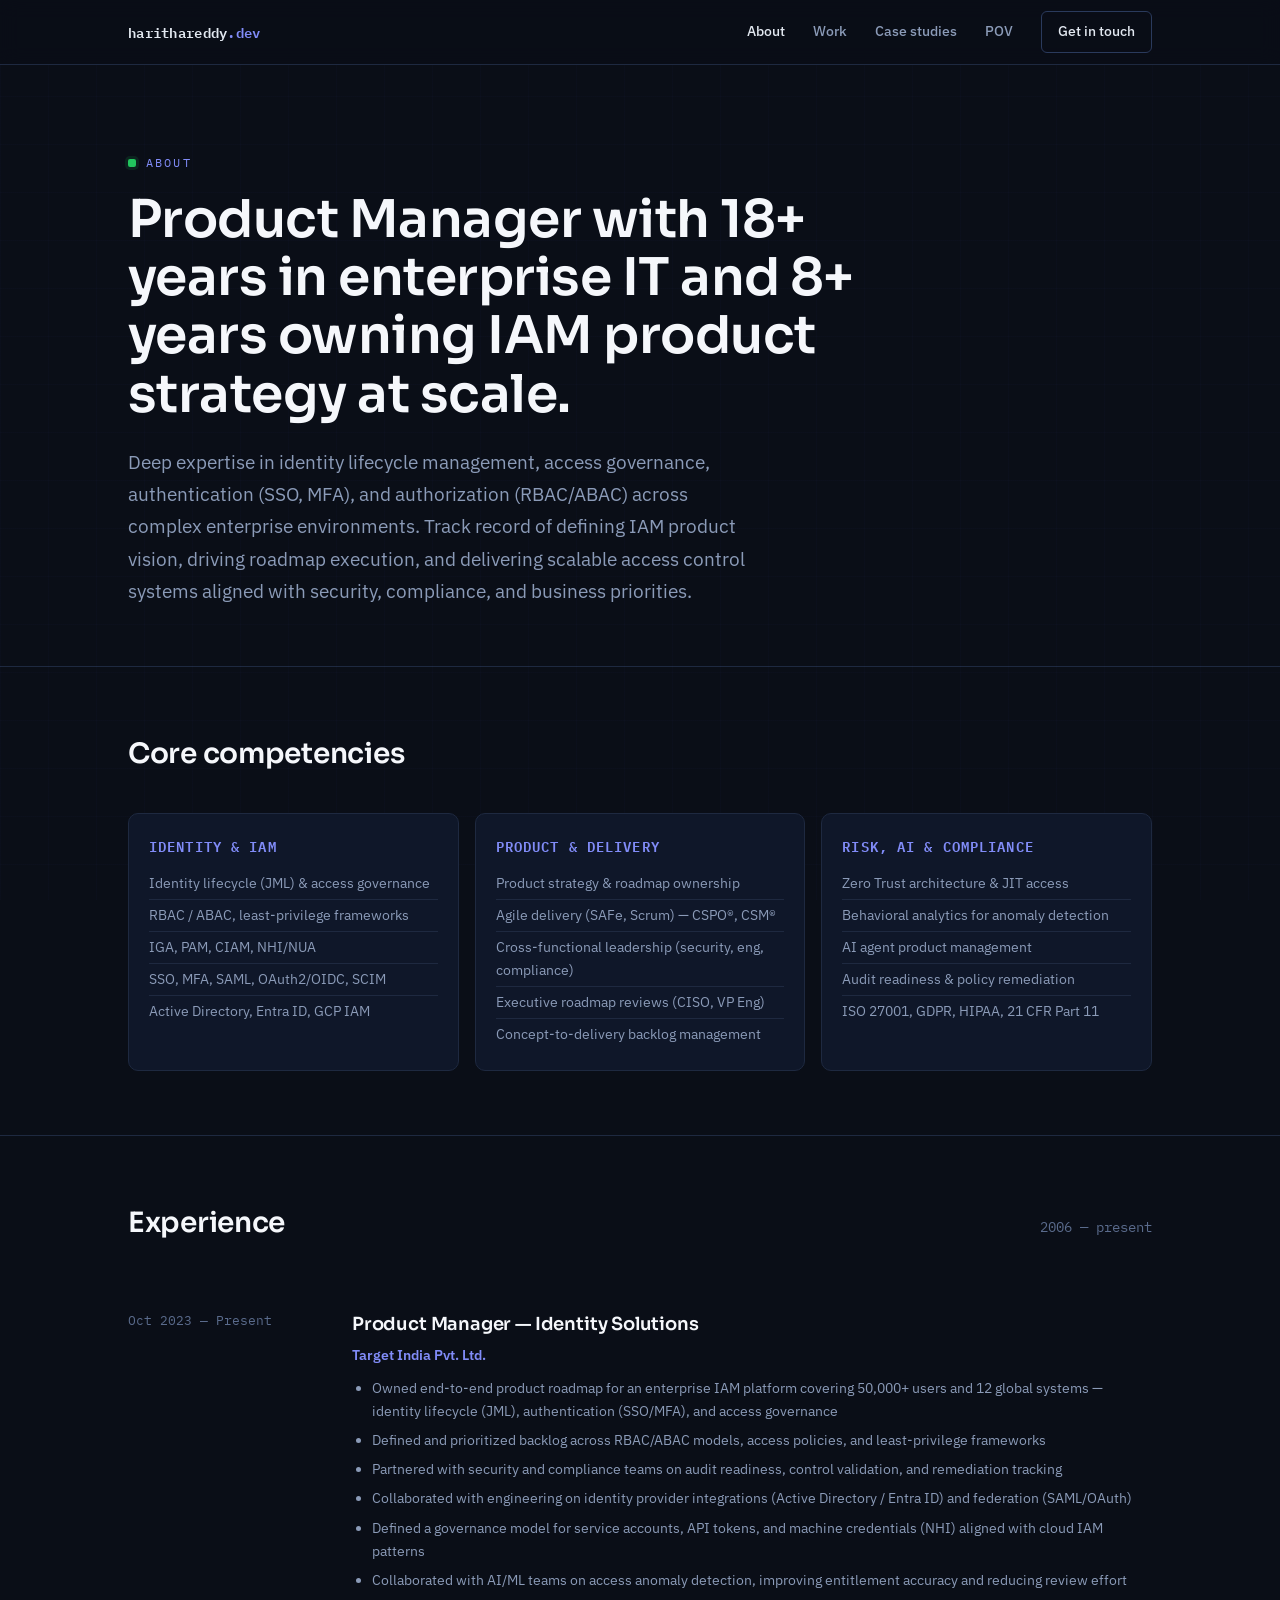
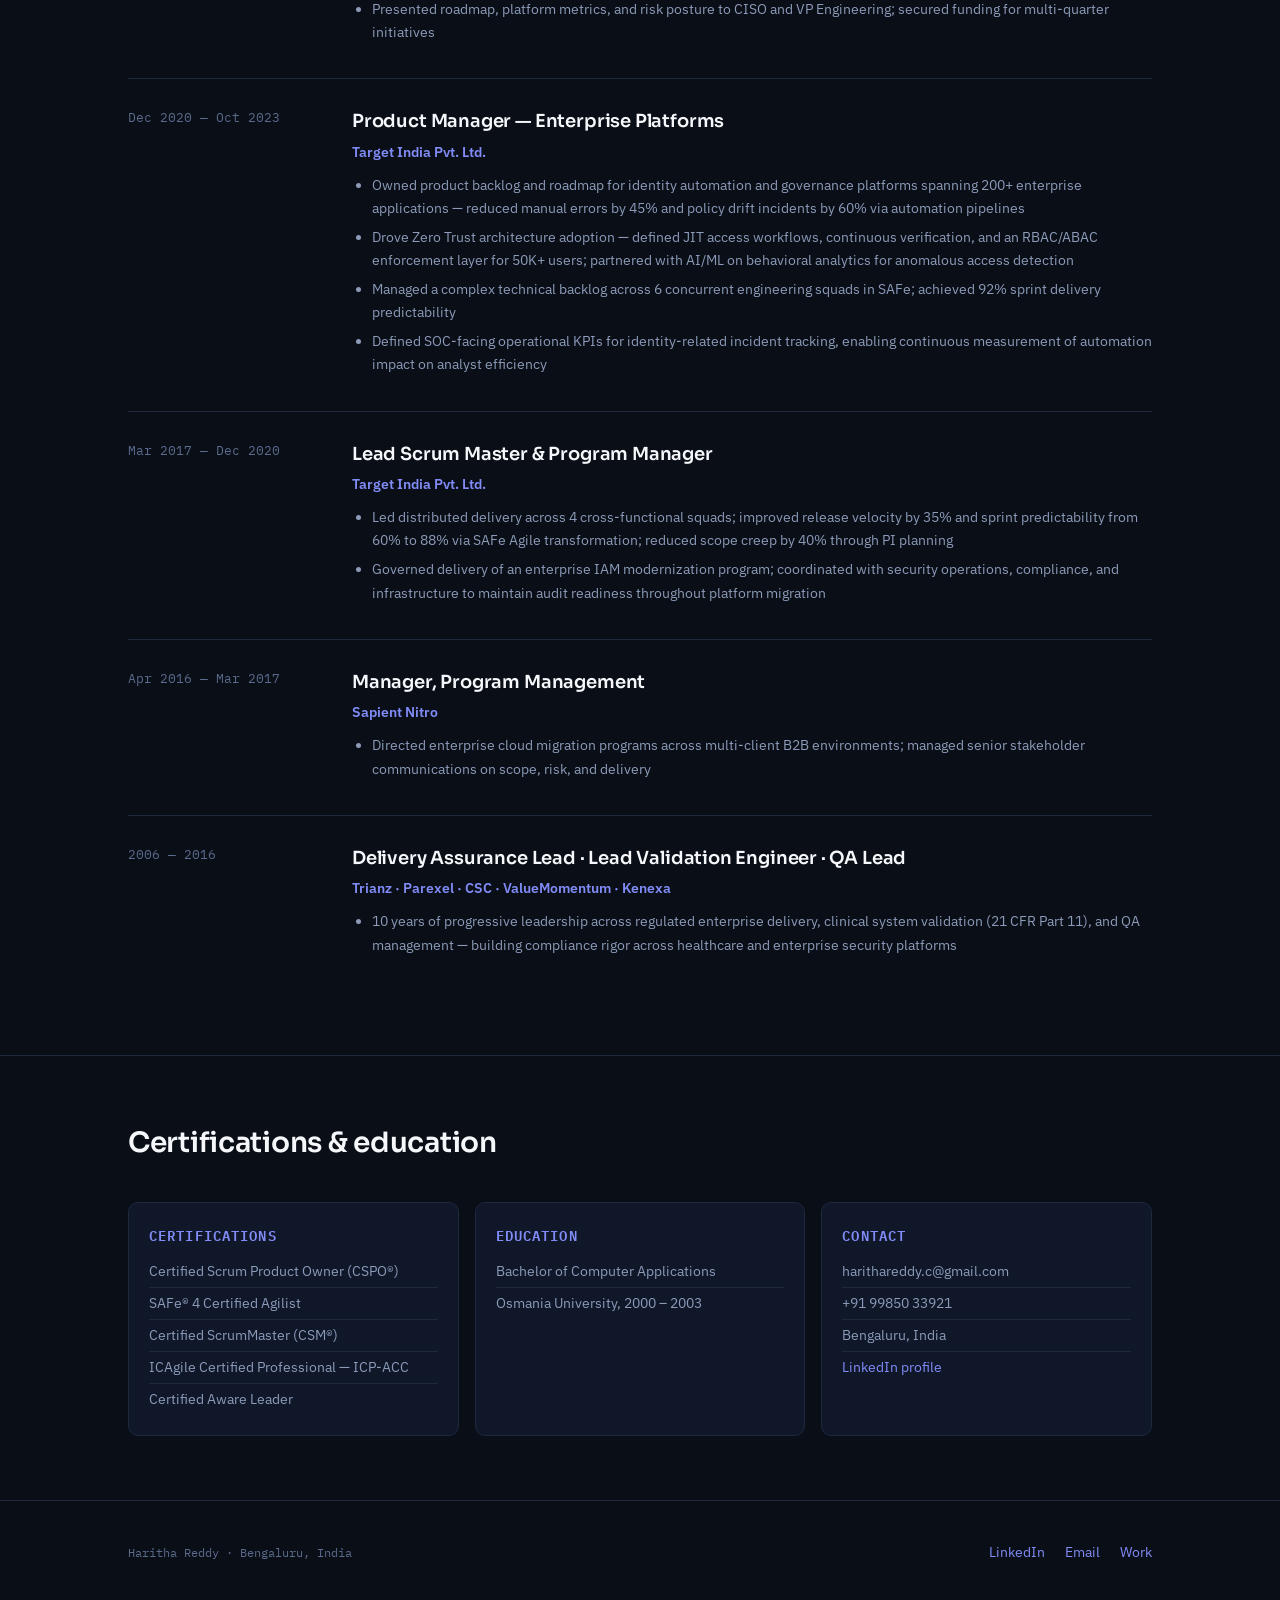
==== commit 0cf3a88c: "Update about.html" ====
--- a/about.html
+++ b/about.html
@@ -36,16 +36,6 @@
   </div>
 </section>
 
-<section class="stats">
-  <div class="wrap" style="display:grid; grid-template-columns: repeat(5,1fr); width:100%; padding:0;">
-    <div class="stat"><div class="num">18+ yrs</div><div class="lbl">IT career</div></div>
-    <div class="stat"><div class="num">8+ yrs</div><div class="lbl">Product management</div></div>
-    <div class="stat"><div class="num">50K+</div><div class="lbl">Identities governed</div></div>
-    <div class="stat"><div class="num">40%</div><div class="lbl">Ops cycle reduction</div></div>
-    <div class="stat"><div class="num">$2M</div><div class="lbl">Risk reduced</div></div>
-  </div>
-</section>
-
 <section class="section">
   <div class="wrap">
     <div class="section-head">
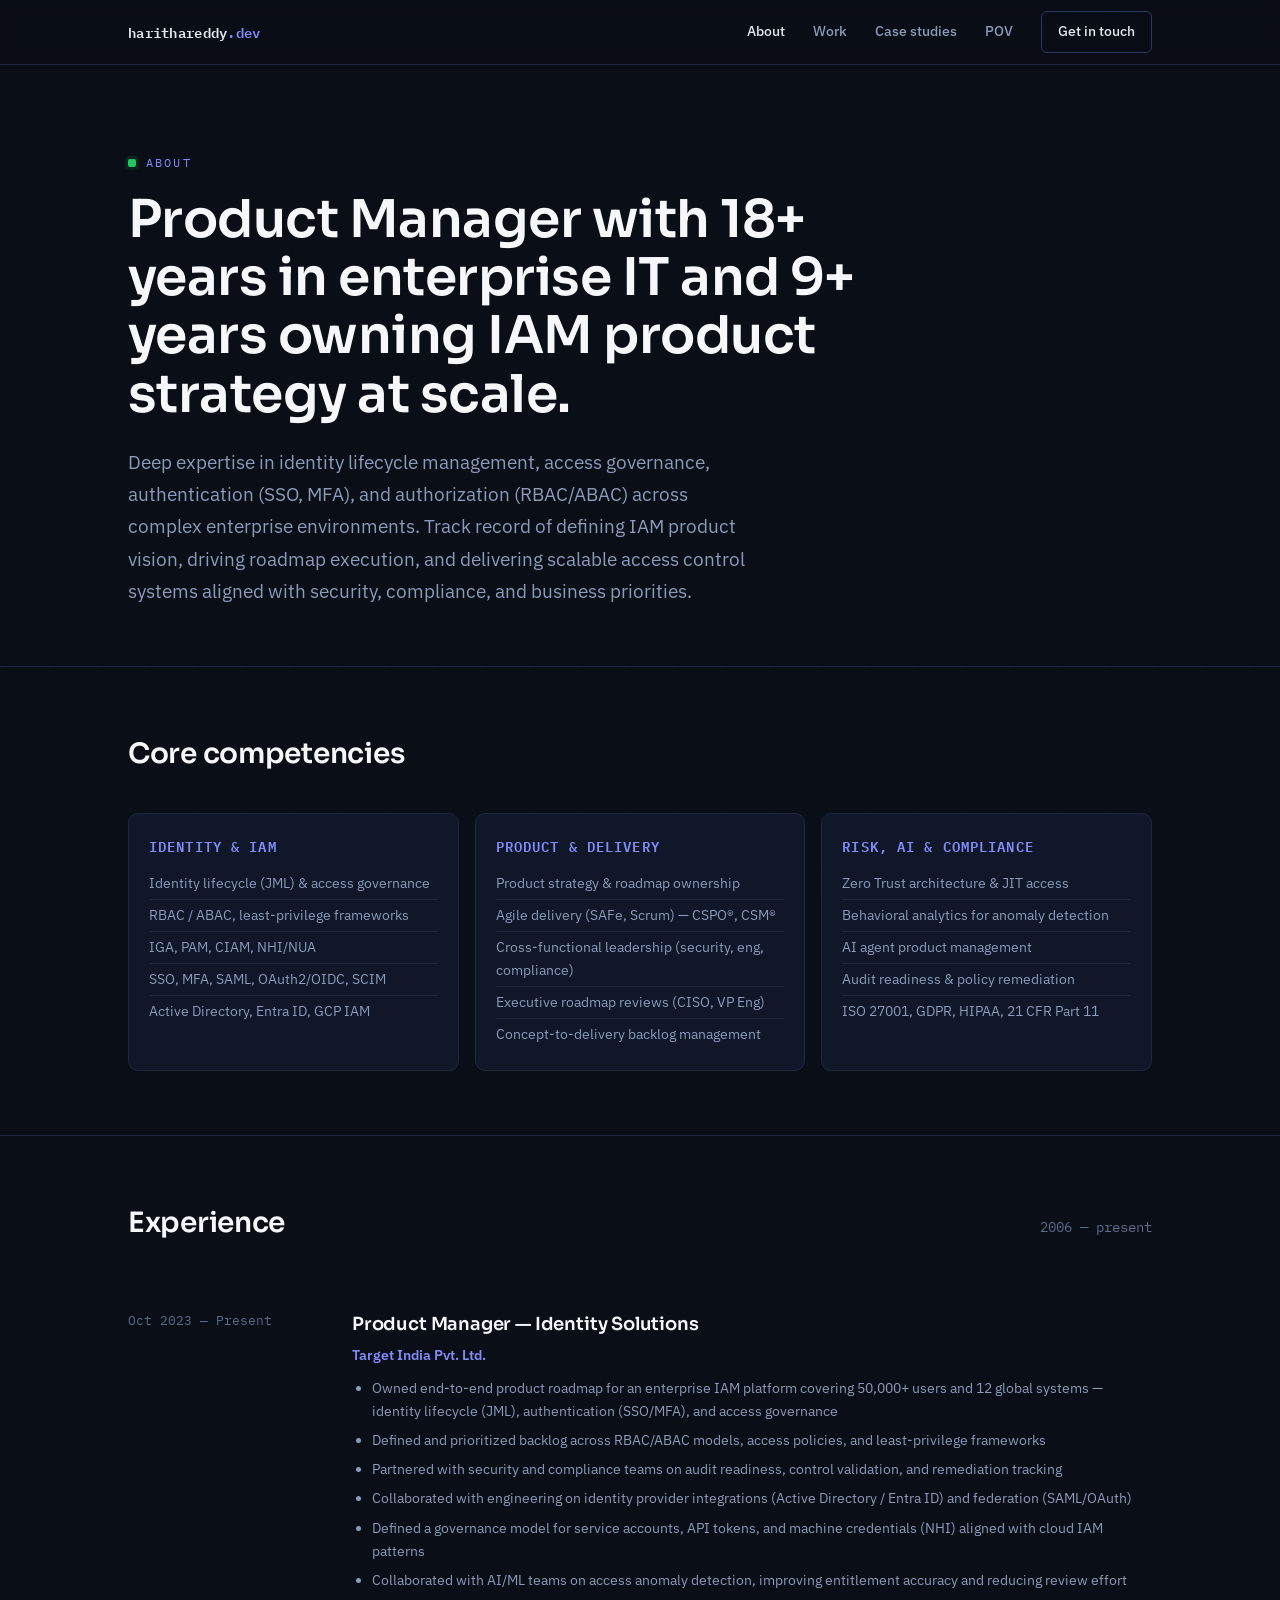
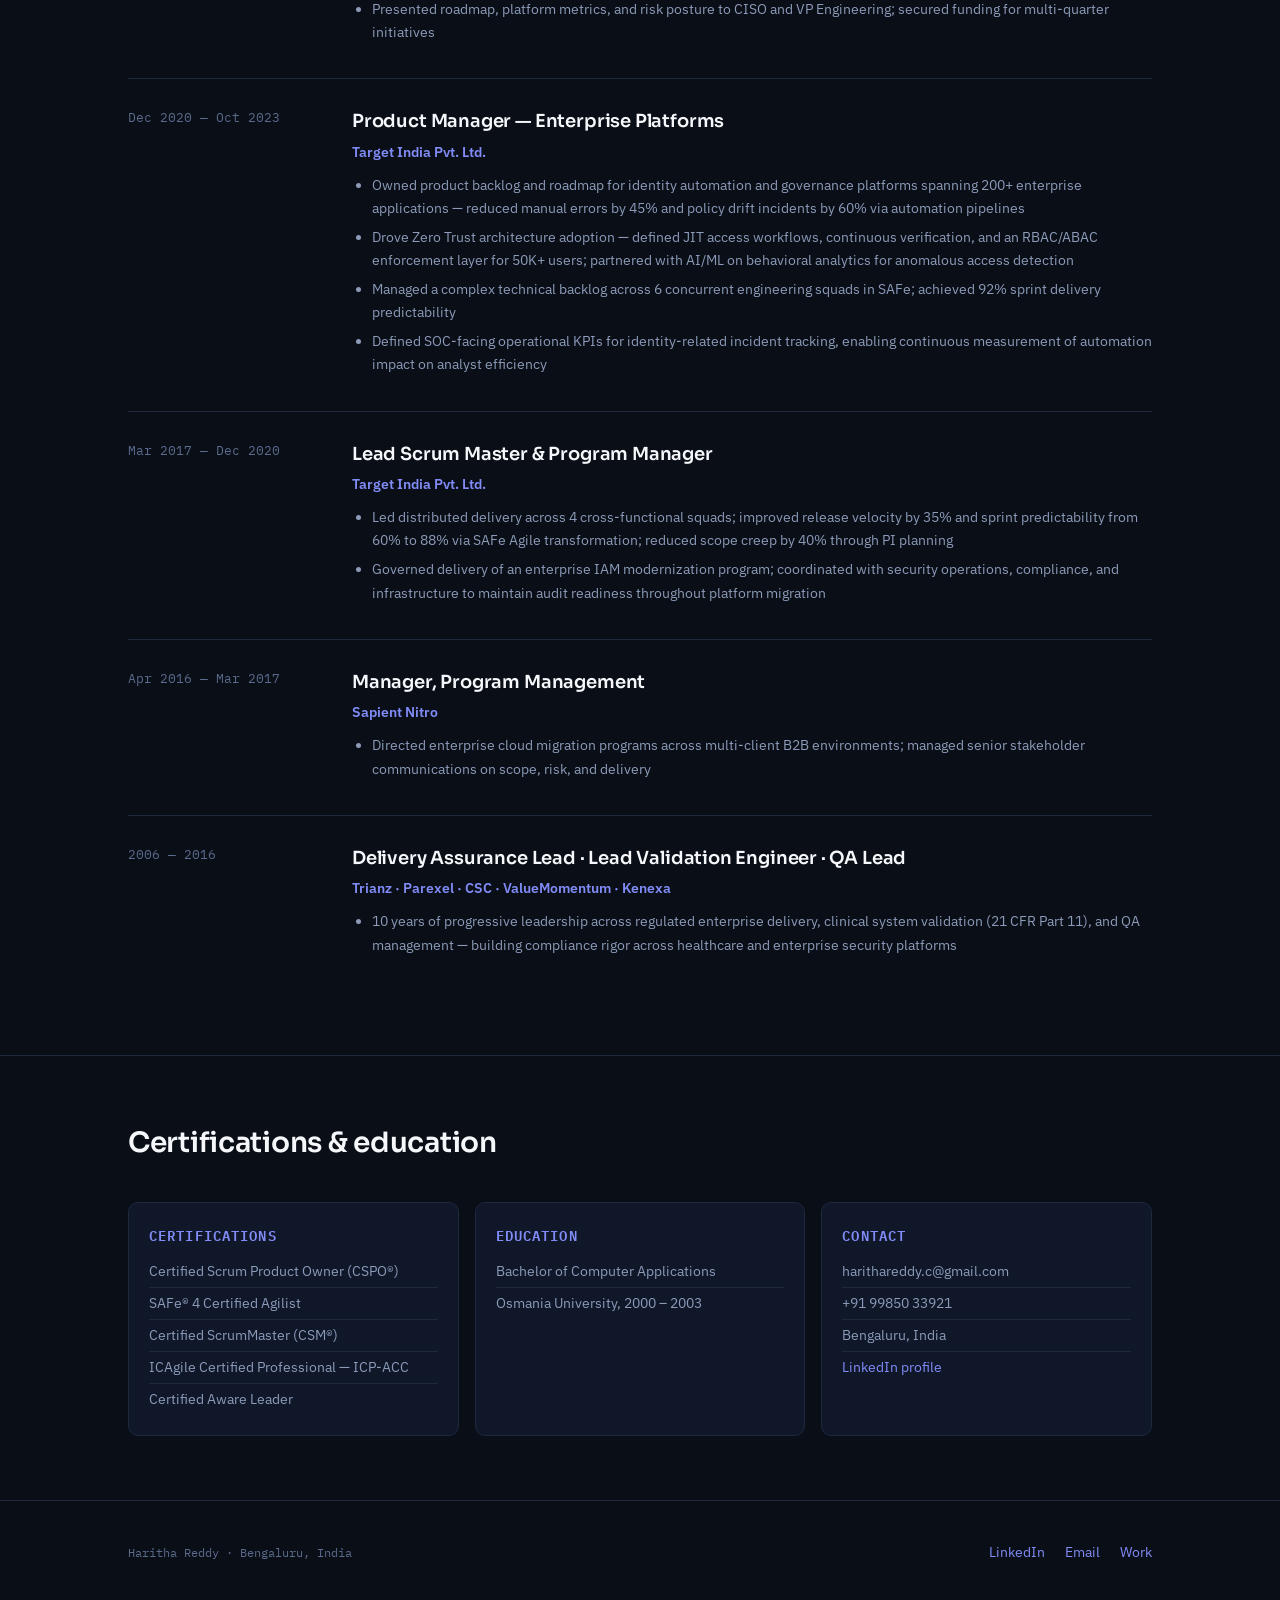
==== commit e6b0c395: "Update about.html" ====
--- a/about.html
+++ b/about.html
@@ -27,7 +27,7 @@
 <section class="hero" style="padding-bottom: 40px;">
   <div class="wrap">
     <div class="eyebrow">About</div>
-    <h1>Product Manager with 18+ years in enterprise IT and 8+ years owning IAM product strategy at scale.</h1>
+    <h1>Product Manager with 18+ years in enterprise IT and 9+ years owning IAM product strategy at scale.</h1>
     <p class="lede">
       Deep expertise in identity lifecycle management, access governance, authentication (SSO, MFA), and authorization
       (RBAC/ABAC) across complex enterprise environments. Track record of defining IAM product vision, driving roadmap
@@ -180,7 +180,7 @@
           <li>harithareddy.c@gmail.com</li>
           <li>+91 99850 33921</li>
           <li>Bengaluru, India</li>
-          <li><a href="https://linkedin.com/in/harithareddychavva" target="_blank" rel="noopener">LinkedIn profile</a></li>
+          <li><a href="https://www.linkedin.com/in/haritha-reddy-chavva" target="_blank" rel="noopener">LinkedIn profile</a></li>
         </ul>
       </div>
     </div>
@@ -191,7 +191,7 @@
   <div class="wrap">
     <div class="copy">Haritha Reddy · Bengaluru, India</div>
     <div class="links">
-      <a href="https://linkedin.com/in/harithareddychavva" target="_blank" rel="noopener">LinkedIn</a>
+      <a href="https://www.linkedin.com/in/haritha-reddy-chavva" target="_blank" rel="noopener">LinkedIn</a>
       <a href="mailto:harithareddy.c@gmail.com">Email</a>
       <a href="index.html">Work</a>
     </div>
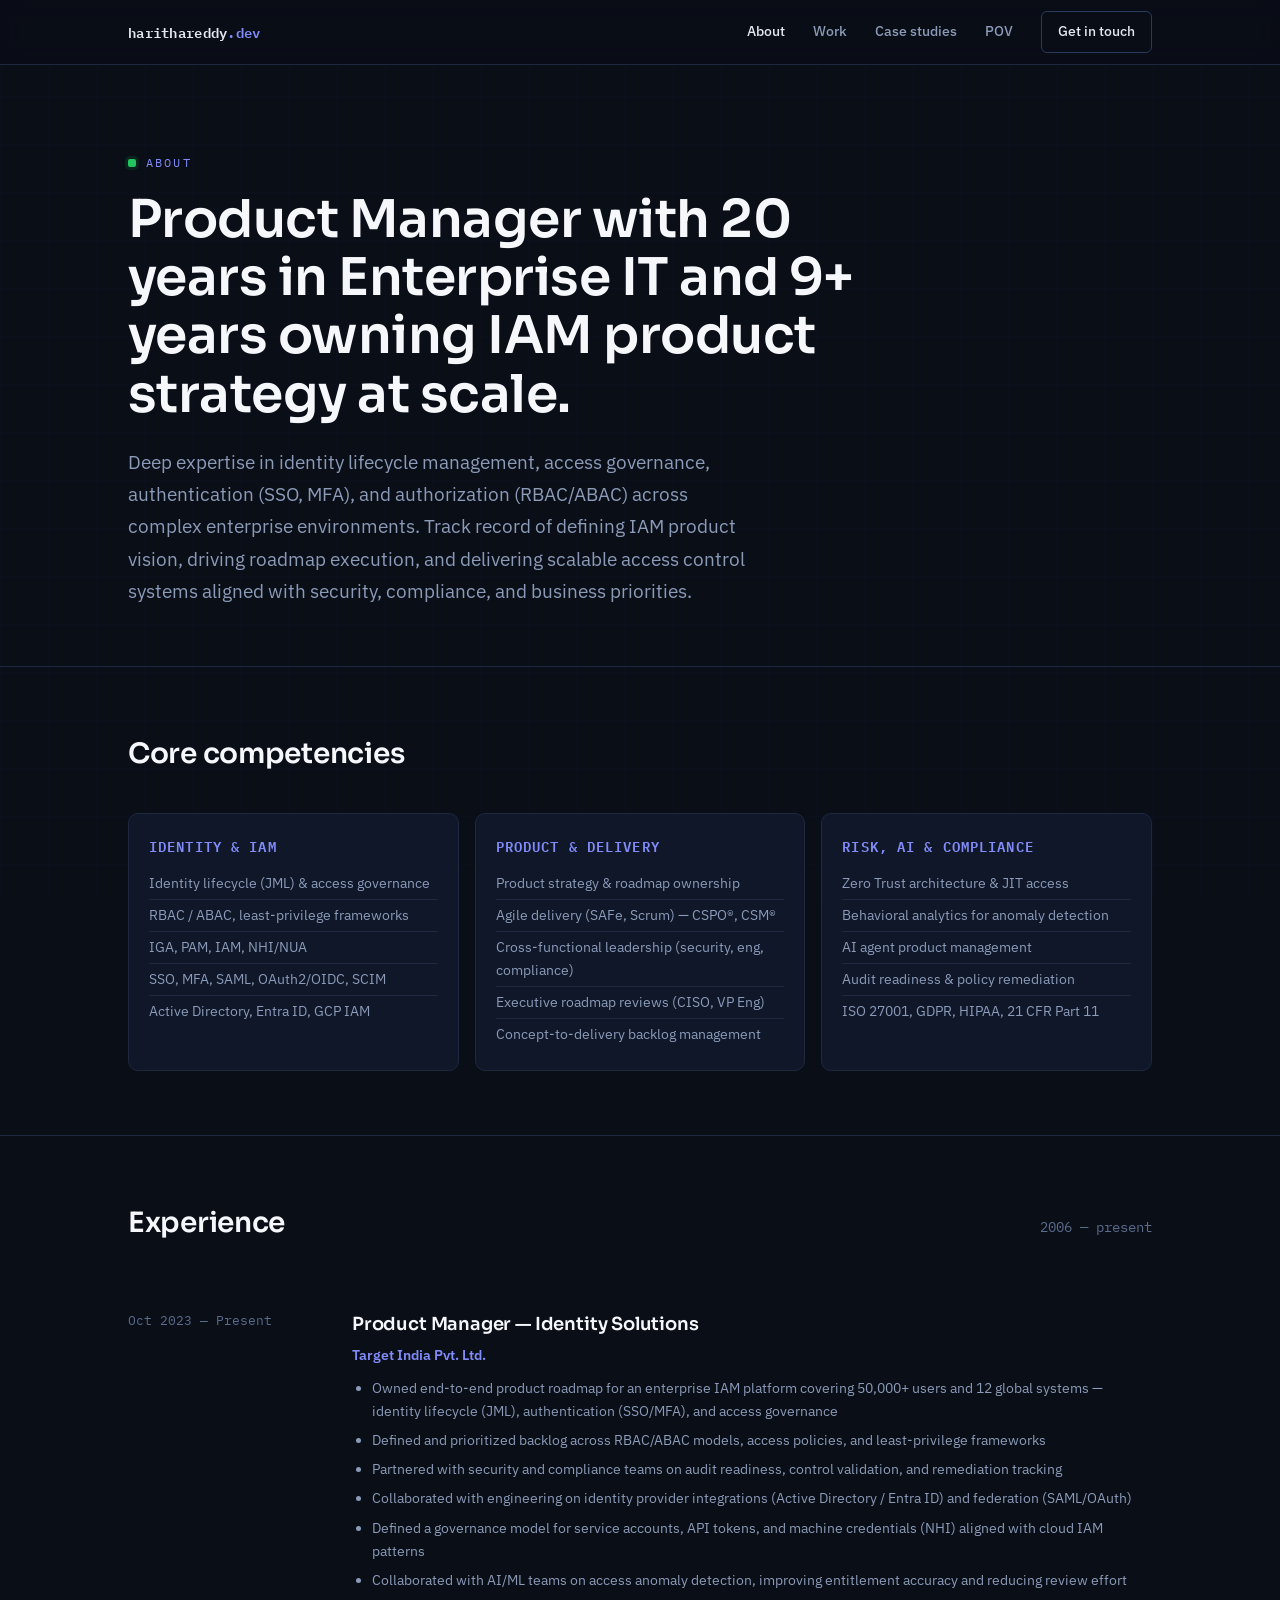
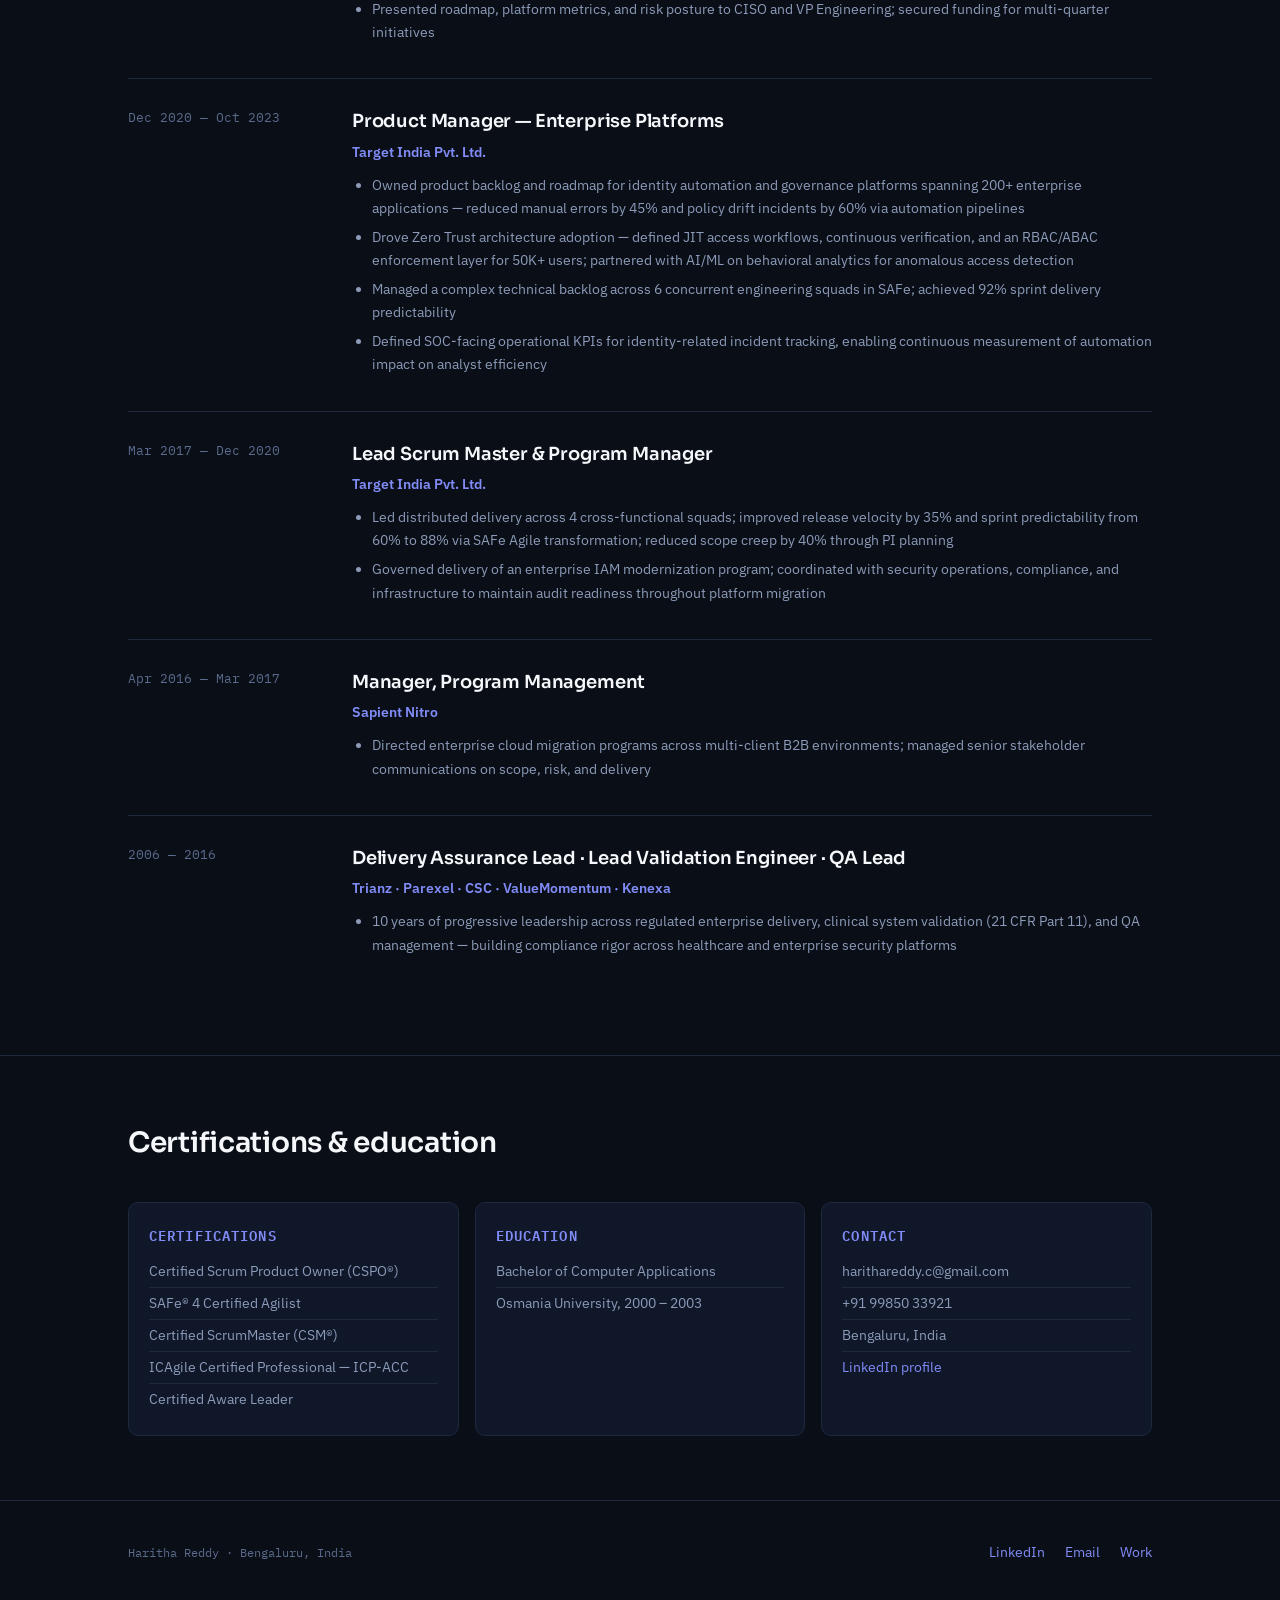
==== commit 5ace6cc2: "Update about.html" ====
--- a/about.html
+++ b/about.html
@@ -27,7 +27,7 @@
 <section class="hero" style="padding-bottom: 40px;">
   <div class="wrap">
     <div class="eyebrow">About</div>
-    <h1>Product Manager with 18+ years in enterprise IT and 9+ years owning IAM product strategy at scale.</h1>
+    <h1>Product Manager with 20 years in Enterprise IT and 9+ years owning IAM product strategy at scale.</h1>
     <p class="lede">
       Deep expertise in identity lifecycle management, access governance, authentication (SSO, MFA), and authorization
       (RBAC/ABAC) across complex enterprise environments. Track record of defining IAM product vision, driving roadmap
@@ -47,7 +47,7 @@
         <ul>
           <li>Identity lifecycle (JML) & access governance</li>
           <li>RBAC / ABAC, least-privilege frameworks</li>
-          <li>IGA, PAM, CIAM, NHI/NUA</li>
+          <li>IGA, PAM, IAM, NHI/NUA</li>
           <li>SSO, MFA, SAML, OAuth2/OIDC, SCIM</li>
           <li>Active Directory, Entra ID, GCP IAM</li>
         </ul>
